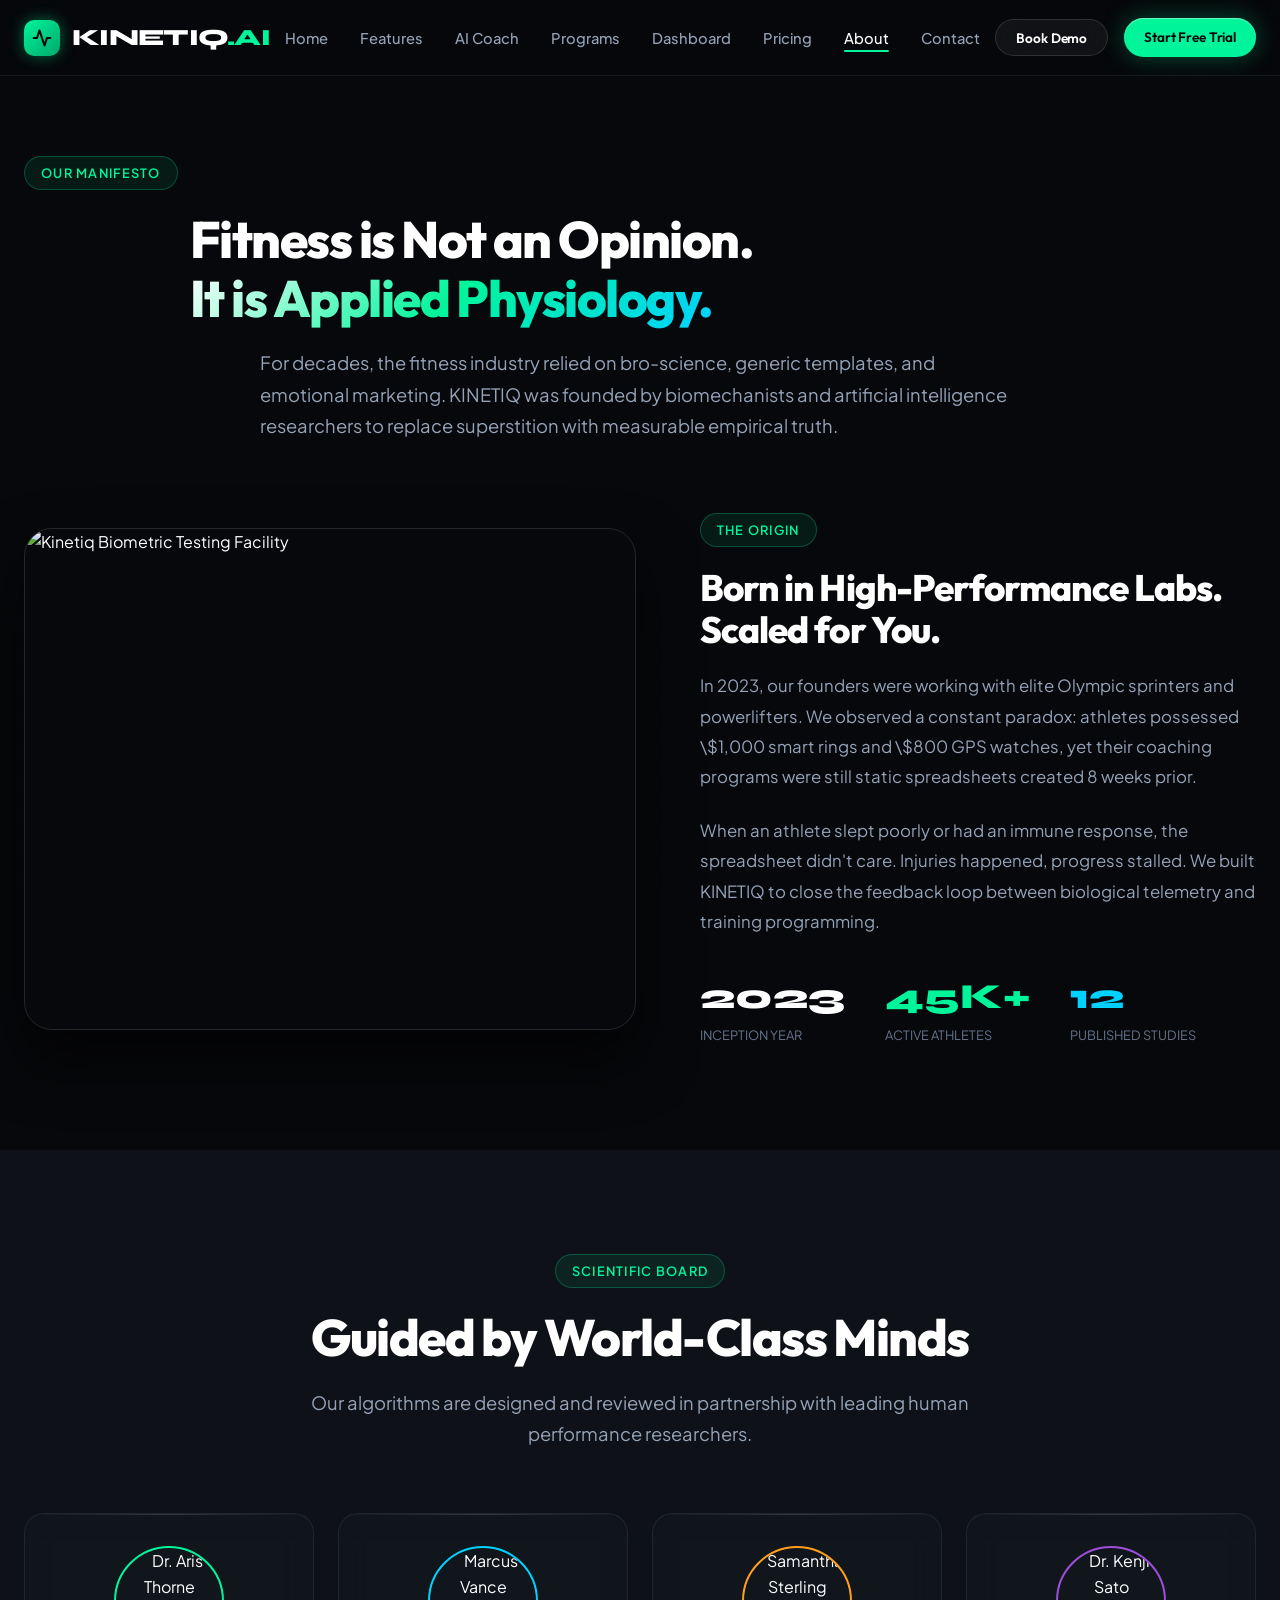
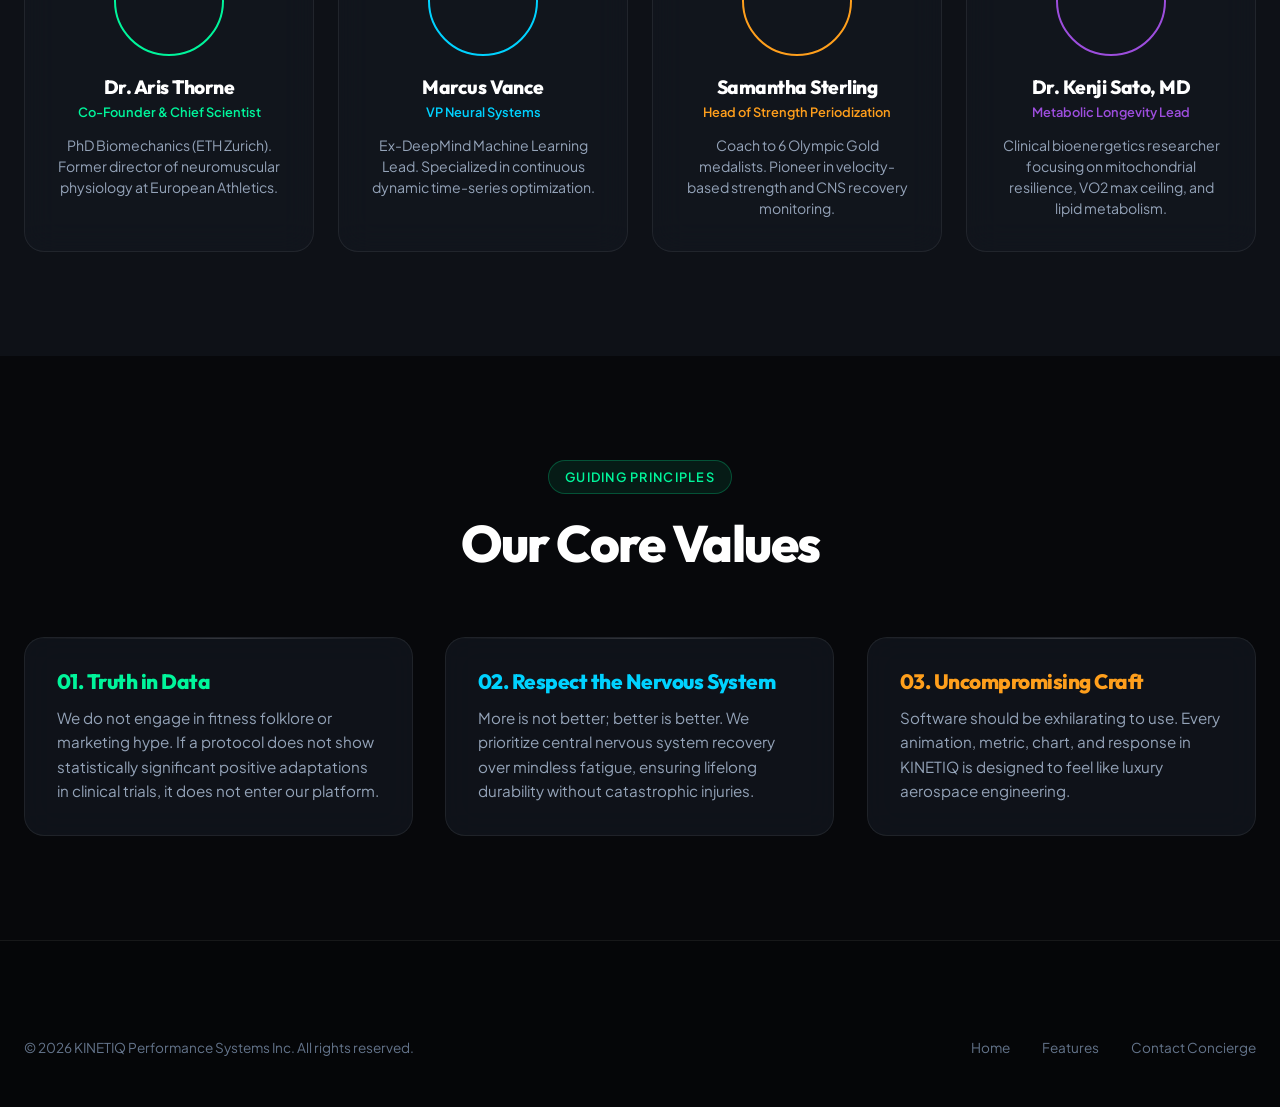
==== about.html @ f7a19a85 "Initial commit: FitNexus Fitness Website" ====
<!DOCTYPE html>
<html lang="en">
<head>
  <meta charset="UTF-8">
  <meta name="viewport" content="width=device-width, initial-scale=1.0">
  <title>About Us & Manifesto — KINETIQ AI Fitness Platform</title>
  <meta name="description" content="Discover why KINETIQ was founded: to end guesswork fitness and empower human longevity through autonomous biometric sports science.">
  <link rel="stylesheet" href="css/main.css">
  <link rel="stylesheet" href="css/components.css">
  <link rel="stylesheet" href="css/pages.css">
</head>
<body>

  <!-- Sticky Glass Navbar -->
  <header class="navbar">
    <div class="container-wide navbar-container">
      <a href="index.html" class="brand-logo">
        <div class="brand-icon">
          <svg viewBox="0 0 24 24" fill="none" stroke="currentColor" stroke-width="2.5" stroke-linecap="round" stroke-linejoin="round">
            <polyline points="22 12 18 12 15 21 9 3 6 12 2 12"></polyline>
          </svg>
        </div>
        <span>KINETIQ<span class="highlight">.AI</span></span>
      </a>

      <nav>
        <ul class="nav-menu">
          <li><a href="index.html" class="nav-link">Home</a></li>
          <li><a href="features.html" class="nav-link">Features</a></li>
          <li><a href="ai-coach.html" class="nav-link">AI Coach</a></li>
          <li><a href="programs.html" class="nav-link">Programs</a></li>
          <li><a href="dashboard.html" class="nav-link">Dashboard</a></li>
          <li><a href="pricing.html" class="nav-link">Pricing</a></li>
          <li><a href="about.html" class="nav-link active">About</a></li>
          <li><a href="contact.html" class="nav-link">Contact</a></li>
        </ul>
      </nav>

      <div class="nav-actions">
        <button class="btn btn-secondary btn-sm" data-open-modal="demo-modal">Book Demo</button>
        <a href="pricing.html" class="btn btn-primary btn-sm btn-magnetic">Start Free Trial</a>
        <button class="mobile-toggle" aria-label="Open Navigation Menu">
          <svg viewBox="0 0 24 24" fill="none" stroke="currentColor" stroke-width="2" stroke-linecap="round" stroke-linejoin="round">
            <line x1="3" y1="12" x2="21" y2="12"></line>
            <line x1="3" y1="6" x2="21" y2="6"></line>
            <line x1="3" y1="18" x2="21" y2="18"></line>
          </svg>
        </button>
      </div>
    </div>
  </header>

  <!-- Mobile Drawer -->
  <div class="mobile-drawer">
    <div class="mobile-drawer-header">
      <div class="brand-logo">
        <div class="brand-icon"><svg viewBox="0 0 24 24" fill="none" stroke="currentColor" stroke-width="2.5"><polyline points="22 12 18 12 15 21 9 3 6 12 2 12"></polyline></svg></div>
        <span>KINETIQ<span class="highlight">.AI</span></span>
      </div>
      <button class="mobile-drawer-close modal-close">&times;</button>
    </div>
    <div class="mobile-nav-links">
      <a href="index.html" class="mobile-nav-link">Home <span>&rarr;</span></a>
      <a href="features.html" class="mobile-nav-link">Features <span>&rarr;</span></a>
      <a href="ai-coach.html" class="mobile-nav-link">AI Coach <span>&rarr;</span></a>
      <a href="programs.html" class="mobile-nav-link">Programs <span>&rarr;</span></a>
      <a href="dashboard.html" class="mobile-nav-link">Dashboard <span>&rarr;</span></a>
      <a href="pricing.html" class="mobile-nav-link">Pricing <span>&rarr;</span></a>
      <a href="about.html" class="mobile-nav-link active">About <span>&rarr;</span></a>
      <a href="contact.html" class="mobile-nav-link">Contact <span>&rarr;</span></a>
    </div>
  </div>

  <!-- Editorial Hero -->
  <section class="section" style="padding-top: 5rem; padding-bottom: 3.5rem;">
    <div class="container text-center">
      <span class="section-tag">Our Manifesto</span>
      <h1 class="section-title" style="max-width: 900px; margin-left: auto; margin-right: auto;">
        Fitness is Not an Opinion.<br>
        <span class="gradient-text-accent">It is Applied Physiology.</span>
      </h1>
      <p class="section-subtitle" style="max-width: 760px; margin: 0 auto;">
        For decades, the fitness industry relied on bro-science, generic templates, and emotional marketing. KINETIQ was founded by biomechanists and artificial intelligence researchers to replace superstition with measurable empirical truth.
      </p>
    </div>
  </section>

  <!-- Editorial Story Image & Text -->
  <section class="section" style="padding-top: 1rem;">
    <div class="container">
      <div style="display: grid; grid-template-columns: 1.1fr 1fr; gap: 4rem; align-items: center;" class="reveal-on-scroll">
        <div style="border-radius: var(--radius-xl); overflow: hidden; border: 1px solid var(--border-medium); box-shadow: 0 30px 60px rgba(0,0,0,0.7);">
          <img src="https://images.unsplash.com/photo-1534438327276-14e5300c3a48?auto=format&fit=crop&w=1200&q=80" alt="Kinetiq Biometric Testing Facility" style="width: 100%; height: 500px; object-fit: cover;">
        </div>

        <div>
          <span class="section-tag">The Origin</span>
          <h2 style="font-size: 2.3rem; font-weight: 800; margin-bottom: 1.25rem;">Born in High-Performance Labs. Scaled for You.</h2>
          <p style="color: var(--text-secondary); line-height: 1.8; margin-bottom: 1.5rem;">
            In 2023, our founders were working with elite Olympic sprinters and powerlifters. We observed a constant paradox: athletes possessed \$1,000 smart rings and \$800 GPS watches, yet their coaching programs were still static spreadsheets created 8 weeks prior.
          </p>
          <p style="color: var(--text-secondary); line-height: 1.8; margin-bottom: 2rem;">
            When an athlete slept poorly or had an immune response, the spreadsheet didn't care. Injuries happened, progress stalled. We built KINETIQ to close the feedback loop between biological telemetry and training programming.
          </p>
          <div style="display: flex; gap: 2.5rem;">
            <div>
              <div style="font-size: 2.2rem; font-weight: 800; color: #fff; font-family: var(--font-display);">2023</div>
              <div style="font-size: 0.8rem; color: var(--text-muted); text-transform: uppercase;">Inception Year</div>
            </div>
            <div>
              <div style="font-size: 2.2rem; font-weight: 800; color: var(--accent-primary); font-family: var(--font-display);">45K+</div>
              <div style="font-size: 0.8rem; color: var(--text-muted); text-transform: uppercase;">Active Athletes</div>
            </div>
            <div>
              <div style="font-size: 2.2rem; font-weight: 800; color: var(--accent-secondary); font-family: var(--font-display);">12</div>
              <div style="font-size: 0.8rem; color: var(--text-muted); text-transform: uppercase;">Published Studies</div>
            </div>
          </div>
        </div>
      </div>
    </div>
  </section>

  <!-- Scientific Advisory Board & Leadership -->
  <section class="section" style="background: var(--bg-surface);">
    <div class="container">
      <div class="section-header reveal-on-scroll">
        <span class="section-tag">Scientific Board</span>
        <h2 class="section-title">Guided by World-Class Minds</h2>
        <p class="section-subtitle">Our algorithms are designed and reviewed in partnership with leading human performance researchers.</p>
      </div>

      <div class="grid-4">
        <!-- Advisor 1 -->
        <div class="card-glass reveal-on-scroll stagger-1" style="text-align: center;">
          <img src="https://images.unsplash.com/photo-1534528741775-53994a69daeb?auto=format&fit=crop&w=300&q=80" alt="Dr. Aris Thorne" style="width: 110px; height: 110px; border-radius: 50%; object-fit: cover; margin: 0 auto 1.25rem auto; border: 2px solid var(--accent-primary);">
          <h3 style="font-size: 1.2rem; font-weight: 800; margin-bottom: 0.25rem;">Dr. Aris Thorne</h3>
          <div style="font-size: 0.8rem; color: var(--accent-primary); font-weight: 600; margin-bottom: 0.75rem;">Co-Founder & Chief Scientist</div>
          <p style="font-size: 0.88rem; color: var(--text-secondary); line-height: 1.5;">PhD Biomechanics (ETH Zurich). Former director of neuromuscular physiology at European Athletics.</p>
        </div>

        <!-- Advisor 2 -->
        <div class="card-glass reveal-on-scroll stagger-2" style="text-align: center;">
          <img src="https://images.unsplash.com/photo-1507003211169-0a1dd7228f2d?auto=format&fit=crop&w=300&q=80" alt="Marcus Vance" style="width: 110px; height: 110px; border-radius: 50%; object-fit: cover; margin: 0 auto 1.25rem auto; border: 2px solid var(--accent-secondary);">
          <h3 style="font-size: 1.2rem; font-weight: 800; margin-bottom: 0.25rem;">Marcus Vance</h3>
          <div style="font-size: 0.8rem; color: var(--accent-secondary); font-weight: 600; margin-bottom: 0.75rem;">VP Neural Systems</div>
          <p style="font-size: 0.88rem; color: var(--text-secondary); line-height: 1.5;">Ex-DeepMind Machine Learning Lead. Specialized in continuous dynamic time-series optimization.</p>
        </div>

        <!-- Advisor 3 -->
        <div class="card-glass reveal-on-scroll stagger-3" style="text-align: center;">
          <img src="https://images.unsplash.com/photo-1573496359142-b8d87734a5a2?auto=format&fit=crop&w=300&q=80" alt="Samantha Sterling" style="width: 110px; height: 110px; border-radius: 50%; object-fit: cover; margin: 0 auto 1.25rem auto; border: 2px solid var(--accent-amber);">
          <h3 style="font-size: 1.2rem; font-weight: 800; margin-bottom: 0.25rem;">Samantha Sterling</h3>
          <div style="font-size: 0.8rem; color: var(--accent-amber); font-weight: 600; margin-bottom: 0.75rem;">Head of Strength Periodization</div>
          <p style="font-size: 0.88rem; color: var(--text-secondary); line-height: 1.5;">Coach to 6 Olympic Gold medalists. Pioneer in velocity-based strength and CNS recovery monitoring.</p>
        </div>

        <!-- Advisor 4 -->
        <div class="card-glass reveal-on-scroll stagger-4" style="text-align: center;">
          <img src="https://images.unsplash.com/photo-1500648767791-00dcc994a43e?auto=format&fit=crop&w=300&q=80" alt="Dr. Kenji Sato" style="width: 110px; height: 110px; border-radius: 50%; object-fit: cover; margin: 0 auto 1.25rem auto; border: 2px solid #9d4edd;">
          <h3 style="font-size: 1.2rem; font-weight: 800; margin-bottom: 0.25rem;">Dr. Kenji Sato, MD</h3>
          <div style="font-size: 0.8rem; color: #9d4edd; font-weight: 600; margin-bottom: 0.75rem;">Metabolic Longevity Lead</div>
          <p style="font-size: 0.88rem; color: var(--text-secondary); line-height: 1.5;">Clinical bioenergetics researcher focusing on mitochondrial resilience, VO2 max ceiling, and lipid metabolism.</p>
        </div>
      </div>
    </div>
  </section>

  <!-- Core Values -->
  <section class="section">
    <div class="container">
      <div class="section-header reveal-on-scroll">
        <span class="section-tag">Guiding Principles</span>
        <h2 class="section-title">Our Core Values</h2>
      </div>

      <div class="grid-3">
        <div class="card-glass reveal-on-scroll stagger-1">
          <h3 style="font-size: 1.3rem; font-weight: 800; color: var(--accent-primary); margin-bottom: 0.75rem;">01. Truth in Data</h3>
          <p style="color: var(--text-secondary); font-size: 0.95rem; line-height: 1.6;">
            We do not engage in fitness folklore or marketing hype. If a protocol does not show statistically significant positive adaptations in clinical trials, it does not enter our platform.
          </p>
        </div>

        <div class="card-glass reveal-on-scroll stagger-2">
          <h3 style="font-size: 1.3rem; font-weight: 800; color: var(--accent-secondary); margin-bottom: 0.75rem;">02. Respect the Nervous System</h3>
          <p style="color: var(--text-secondary); font-size: 0.95rem; line-height: 1.6;">
            More is not better; better is better. We prioritize central nervous system recovery over mindless fatigue, ensuring lifelong durability without catastrophic injuries.
          </p>
        </div>

        <div class="card-glass reveal-on-scroll stagger-3">
          <h3 style="font-size: 1.3rem; font-weight: 800; color: var(--accent-amber); margin-bottom: 0.75rem;">03. Uncompromising Craft</h3>
          <p style="color: var(--text-secondary); font-size: 0.95rem; line-height: 1.6;">
            Software should be exhilarating to use. Every animation, metric, chart, and response in KINETIQ is designed to feel like luxury aerospace engineering.
          </p>
        </div>
      </div>
    </div>
  </section>

  <!-- Footer -->
  <footer class="footer">
    <div class="container">
      <div class="footer-bottom" style="border-top: none; padding-top: 0;">
        <div>&copy; 2026 KINETIQ Performance Systems Inc. All rights reserved.</div>
        <div style="display: flex; gap: 2rem;">
          <a href="index.html">Home</a>
          <a href="features.html">Features</a>
          <a href="contact.html">Contact Concierge</a>
        </div>
      </div>
    </div>
  </footer>

  <script src="js/main.js"></script>
  <script src="js/interactive.js"></script>
</body>
</html>
---- css/main.css ----
/* ==========================================================================
   KINETIQ AI - Design System & Core Styles
   Ultra-Luxury Dark-First Fitness SaaS Platform
   ========================================================================== */

@import url('https://fonts.googleapis.com/css2?family=Outfit:wght@400;500;600;700;800;900&family=Plus+Jakarta+Sans:ital,wght@0,300;0,400;0,500;0,600;0,700;1,400&family=Syne:wght@700;800;900&display=swap');

/* --- CSS Variables & Design Tokens --- */
:root {
  /* Color Palette - Deep Luxe Void */
  --bg-base: #07080b;
  --bg-surface: #0e1117;
  --bg-elevated: #131720;
  --bg-card: rgba(19, 23, 32, 0.7);
  --bg-card-hover: rgba(26, 32, 45, 0.85);
  --bg-glass: rgba(14, 17, 23, 0.65);
  --bg-glass-strong: rgba(14, 17, 23, 0.88);

  /* Accents */
  --accent-primary: #00f59b;        /* Kinetic Volt / Neon Emerald */
  --accent-primary-hover: #10ffaa;
  --accent-primary-rgb: 0, 245, 155;
  --accent-secondary: #00d2ff;      /* Biometric Cyan */
  --accent-secondary-rgb: 0, 210, 255;
  --accent-amber: #ff9f1c;          /* Metabolic Amber */
  --accent-rose: #ff3366;           /* Heart Rate Crimson */
  --accent-purple: #9d4edd;         /* Neural Violet */

  /* Text & Content */
  --text-primary: #ffffff;
  --text-secondary: #94a3b8;
  --text-muted: #64748b;
  --text-dim: #475569;
  --text-inverted: #07080b;

  /* Borders & Dividers */
  --border-subtle: rgba(255, 255, 255, 0.07);
  --border-medium: rgba(255, 255, 255, 0.12);
  --border-strong: rgba(255, 255, 255, 0.2);
  --border-accent: rgba(0, 245, 155, 0.35);
  --border-glass: rgba(255, 255, 255, 0.08);

  /* Glows & Lighting */
  --glow-primary: 0 0 40px rgba(0, 245, 155, 0.22);
  --glow-primary-lg: 0 0 80px rgba(0, 245, 155, 0.35);
  --glow-secondary: 0 0 40px rgba(0, 210, 255, 0.2);
  --glow-ambient: radial-gradient(circle, rgba(0, 245, 155, 0.08) 0%, transparent 70%);

  /* Typography */
  --font-display: 'Syne', 'Outfit', sans-serif;
  --font-heading: 'Outfit', sans-serif;
  --font-body: 'Plus Jakarta Sans', -apple-system, BlinkMacSystemFont, sans-serif;

  /* Transitions */
  --ease-spring: cubic-bezier(0.16, 1, 0.3, 1);
  --ease-smooth: cubic-bezier(0.4, 0, 0.2, 1);
  --transition-fast: 0.18s var(--ease-smooth);
  --transition-normal: 0.32s var(--ease-spring);
  --transition-slow: 0.6s var(--ease-spring);

  /* Layout */
  --container-max: 1280px;
  --container-wide: 1400px;
  --nav-height: 76px;
  --radius-sm: 8px;
  --radius-md: 14px;
  --radius-lg: 20px;
  --radius-xl: 28px;
  --radius-full: 9999px;
}

/* --- Global Reset & Box Sizing --- */
*, *::before, *::after {
  box-sizing: border-box;
  margin: 0;
  padding: 0;
}

html {
  scroll-behavior: smooth;
  color-scheme: dark;
  font-size: 16px;
  -webkit-font-smoothing: antialiased;
  -moz-osx-font-smoothing: grayscale;
}

body {
  background-color: var(--bg-base);
  color: var(--text-primary);
  font-family: var(--font-body);
  font-weight: 400;
  line-height: 1.6;
  min-height: 100vh;
  overflow-x: hidden;
  position: relative;
}

/* Subtle Film Grain Texture Overlay */
body::before {
  content: "";
  position: fixed;
  inset: 0;
  background-image: radial-gradient(rgba(255, 255, 255, 0.03) 1px, transparent 1px);
  background-size: 32px 32px;
  pointer-events: none;
  z-index: 999;
  opacity: 0.6;
}

/* Custom Scrollbar */
::-webkit-scrollbar {
  width: 8px;
}
::-webkit-scrollbar-track {
  background: var(--bg-base);
}
::-webkit-scrollbar-thumb {
  background: rgba(255, 255, 255, 0.15);
  border-radius: var(--radius-full);
}
::-webkit-scrollbar-thumb:hover {
  background: var(--accent-primary);
}

/* Typography Standards */
h1, h2, h3, h4, h5, h6 {
  font-family: var(--font-heading);
  color: var(--text-primary);
  font-weight: 700;
  line-height: 1.15;
  letter-spacing: -0.025em;
}

.font-display {
  font-family: var(--font-display);
}

p {
  color: var(--text-secondary);
  font-size: 1.05rem;
  line-height: 1.65;
}

a {
  color: inherit;
  text-decoration: none;
  transition: color var(--transition-fast);
}

img, svg {
  display: block;
  max-width: 100%;
}

button, input, select, textarea {
  font-family: inherit;
  font-size: inherit;
  outline: none;
  border: none;
}

/* --- Container & Layout Helpers --- */
.container {
  width: 100%;
  max-width: var(--container-max);
  margin-left: auto;
  margin-right: auto;
  padding-left: 1.5rem;
  padding-right: 1.5rem;
}

.container-wide {
  width: 100%;
  max-width: var(--container-wide);
  margin-left: auto;
  margin-right: auto;
  padding-left: 1.5rem;
  padding-right: 1.5rem;
}

.section {
  position: relative;
  padding: 6.5rem 0;
}

.section-lg {
  padding: 8.5rem 0;
}

@media (max-width: 768px) {
  .section {
    padding: 4.5rem 0;
  }
  .section-lg {
    padding: 5.5rem 0;
  }
}

/* Section Header Standards */
.section-header {
  text-align: center;
  max-width: 720px;
  margin: 0 auto 4rem auto;
}

.section-header.text-left {
  text-align: left;
  margin-left: 0;
}

.section-tag {
  display: inline-flex;
  align-items: center;
  gap: 0.5rem;
  padding: 0.35rem 1rem;
  background: rgba(0, 245, 155, 0.08);
  border: 1px solid rgba(0, 245, 155, 0.25);
  border-radius: var(--radius-full);
  color: var(--accent-primary);
  font-size: 0.8rem;
  font-weight: 600;
  text-transform: uppercase;
  letter-spacing: 0.1em;
  margin-bottom: 1.25rem;
  backdrop-filter: blur(8px);
}

.section-title {
  font-size: clamp(2.2rem, 4vw, 3.5rem);
  font-weight: 800;
  letter-spacing: -0.03em;
  margin-bottom: 1.25rem;
}

.section-subtitle {
  font-size: 1.15rem;
  color: var(--text-secondary);
  line-height: 1.7;
}

/* --- Gradient & Highlight Typography --- */
.gradient-text {
  background: linear-gradient(135deg, #ffffff 30%, #94a3b8 100%);
  -webkit-background-clip: text;
  -webkit-text-fill-color: transparent;
  background-clip: text;
}

.gradient-text-accent {
  background: linear-gradient(135deg, #ffffff 0%, var(--accent-primary) 50%, var(--accent-secondary) 100%);
  -webkit-background-clip: text;
  -webkit-text-fill-color: transparent;
  background-clip: text;
}

.text-accent {
  color: var(--accent-primary);
}

.text-cyan {
  color: var(--accent-secondary);
}

.text-amber {
  color: var(--accent-amber);
}

/* Background Ambient Glow Utilities */
.ambient-glow {
  position: absolute;
  border-radius: 50%;
  filter: blur(120px);
  pointer-events: none;
  z-index: 0;
}

.glow-emerald {
  background: rgba(0, 245, 155, 0.14);
}

.glow-cyan {
  background: rgba(0, 210, 255, 0.12);
}

.glow-purple {
  background: rgba(157, 78, 221, 0.1);
}

/* --- Grid Systems --- */
.grid-2 {
  display: grid;
  grid-template-columns: repeat(2, 1fr);
  gap: 2rem;
}

.grid-3 {
  display: grid;
  grid-template-columns: repeat(3, 1fr);
  gap: 2rem;
}

.grid-4 {
  display: grid;
  grid-template-columns: repeat(4, 1fr);
  gap: 1.5rem;
}

@media (max-width: 1024px) {
  .grid-4 {
    grid-template-columns: repeat(2, 1fr);
  }
  .grid-3 {
    grid-template-columns: repeat(2, 1fr);
  }
}

@media (max-width: 768px) {
  .grid-4, .grid-3, .grid-2 {
    grid-template-columns: 1fr;
    gap: 1.5rem;
  }
}

/* --- High-Converting Button System --- */
.btn {
  display: inline-flex;
  align-items: center;
  justify-content: center;
  gap: 0.65rem;
  padding: 0.9rem 1.85rem;
  font-family: var(--font-heading);
  font-weight: 600;
  font-size: 0.95rem;
  letter-spacing: -0.01em;
  border-radius: var(--radius-full);
  cursor: pointer;
  transition: all var(--transition-normal);
  position: relative;
  white-space: nowrap;
  user-select: none;
}

.btn-sm {
  padding: 0.55rem 1.25rem;
  font-size: 0.85rem;
}

.btn-lg {
  padding: 1.1rem 2.4rem;
  font-size: 1.05rem;
}

/* Kinetic Primary Glow Button */
.btn-primary {
  background: var(--accent-primary);
  color: var(--text-inverted);
  box-shadow: 0 0 25px rgba(0, 245, 155, 0.3), inset 0 1px 1px rgba(255, 255, 255, 0.4);
}

.btn-primary:hover {
  background: var(--accent-primary-hover);
  box-shadow: 0 0 40px rgba(0, 245, 155, 0.5), inset 0 1px 1px rgba(255, 255, 255, 0.6);
  transform: translateY(-2px);
}

.btn-primary:active {
  transform: translateY(0);
}

/* Secondary Ghost Glass Button */
.btn-secondary {
  background: rgba(255, 255, 255, 0.05);
  color: var(--text-primary);
  border: 1px solid var(--border-medium);
  backdrop-filter: blur(12px);
}

.btn-secondary:hover {
  background: rgba(255, 255, 255, 0.1);
  border-color: rgba(255, 255, 255, 0.3);
  transform: translateY(-2px);
  color: #fff;
}

.btn-secondary:active {
  transform: translateY(0);
}

/* Ghost Outline Button */
.btn-outline {
  background: transparent;
  color: var(--text-primary);
  border: 1px solid var(--border-subtle);
}

.btn-outline:hover {
  border-color: var(--accent-primary);
  color: var(--accent-primary);
}

/* Shimmer Pill Badge */
.badge-pill {
  display: inline-flex;
  align-items: center;
  gap: 0.5rem;
  padding: 0.35rem 0.85rem;
  font-size: 0.75rem;
  font-weight: 600;
  border-radius: var(--radius-full);
  background: rgba(255, 255, 255, 0.06);
  border: 1px solid var(--border-subtle);
  color: var(--text-secondary);
}

.badge-pill.active {
  background: rgba(0, 245, 155, 0.12);
  border-color: rgba(0, 245, 155, 0.35);
  color: var(--accent-primary);
}

/* Pulsing Status Dot */
.status-dot {
  width: 8px;
  height: 8px;
  border-radius: 50%;
  background: var(--accent-primary);
  position: relative;
}

.status-dot::after {
  content: "";
  position: absolute;
  inset: -3px;
  border-radius: 50%;
  border: 1px solid var(--accent-primary);
  animation: pulse-ring 2s cubic-bezier(0.215, 0.61, 0.355, 1) infinite;
}

@keyframes pulse-ring {
  0% { transform: scale(0.9); opacity: 0.8; }
  70% { transform: scale(2.2); opacity: 0; }
  100% { transform: scale(2.4); opacity: 0; }
}

/* --- Announcement Bar --- */
.announcement-bar {
  background: linear-gradient(90deg, #07080b 0%, rgba(0, 245, 155, 0.12) 50%, #07080b 100%);
  border-bottom: 1px solid rgba(0, 245, 155, 0.2);
  padding: 0.55rem 1rem;
  font-size: 0.85rem;
  text-align: center;
  position: relative;
  z-index: 100;
  display: flex;
  align-items: center;
  justify-content: center;
  gap: 0.75rem;
}

.announcement-bar strong {
  color: var(--text-primary);
}

.announcement-bar .badge {
  background: var(--accent-primary);
  color: #07080b;
  font-size: 0.7rem;
  font-weight: 700;
  padding: 0.15rem 0.5rem;
  border-radius: var(--radius-full);
  text-transform: uppercase;
  letter-spacing: 0.05em;
}

.announcement-bar a {
  color: var(--accent-primary);
  font-weight: 600;
  display: inline-flex;
  align-items: center;
  gap: 0.25rem;
}

.announcement-bar a:hover {
  text-decoration: underline;
}

/* --- Sticky Transparent Navigation --- */
.navbar {
  position: sticky;
  top: 0;
  left: 0;
  right: 0;
  height: var(--nav-height);
  background: rgba(7, 8, 11, 0.7);
  backdrop-filter: blur(20px);
  -webkit-backdrop-filter: blur(20px);
  border-bottom: 1px solid var(--border-subtle);
  z-index: 900;
  transition: all var(--transition-normal);
}

.navbar.scrolled {
  background: rgba(7, 8, 11, 0.92);
  border-bottom-color: rgba(255, 255, 255, 0.1);
  box-shadow: 0 10px 30px rgba(0, 0, 0, 0.5);
  height: 68px;
}

.navbar-container {
  display: flex;
  align-items: center;
  justify-content: space-between;
  height: 100%;
}

/* Brand Logo */
.brand-logo {
  display: flex;
  align-items: center;
  gap: 0.75rem;
  font-family: var(--font-display);
  font-size: 1.45rem;
  font-weight: 900;
  letter-spacing: -0.03em;
  color: #fff;
}

.brand-icon {
  width: 36px;
  height: 36px;
  border-radius: 10px;
  background: linear-gradient(135deg, var(--accent-primary) 0%, #00a86b 100%);
  display: flex;
  align-items: center;
  justify-content: center;
  box-shadow: 0 0 15px rgba(0, 245, 155, 0.4);
}

.brand-icon svg {
  width: 20px;
  height: 20px;
  color: #07080b;
}

.brand-logo span.highlight {
  color: var(--accent-primary);
}

/* Nav Links */
.nav-menu {
  display: flex;
  align-items: center;
  gap: 2rem;
  list-style: none;
}

.nav-link {
  font-size: 0.92rem;
  font-weight: 500;
  color: var(--text-secondary);
  position: relative;
  padding: 0.35rem 0;
  transition: color var(--transition-fast);
}

.nav-link:hover, .nav-link.active {
  color: #fff;
}

.nav-link::after {
  content: "";
  position: absolute;
  bottom: 0;
  left: 0;
  width: 0%;
  height: 2px;
  background: var(--accent-primary);
  border-radius: var(--radius-full);
  transition: width var(--transition-normal);
}

.nav-link:hover::after, .nav-link.active::after {
  width: 100%;
}

.nav-actions {
  display: flex;
  align-items: center;
  gap: 1rem;
}

/* Mobile Hamburger Toggle */
.mobile-toggle {
  display: none;
  background: transparent;
  color: #fff;
  cursor: pointer;
  padding: 0.5rem;
  border-radius: var(--radius-sm);
}

.mobile-toggle svg {
  width: 26px;
  height: 26px;
}

/* Mobile Drawer Overlay */
.mobile-drawer {
  position: fixed;
  inset: 0;
  background: rgba(7, 8, 11, 0.98);
  backdrop-filter: blur(24px);
  z-index: 950;
  display: flex;
  flex-direction: column;
  padding: 2rem 1.5rem;
  transform: translateY(-100%);
  opacity: 0;
  pointer-events: none;
  transition: all var(--transition-normal);
}

.mobile-drawer.open {
  transform: translateY(0);
  opacity: 1;
  pointer-events: auto;
}

.mobile-drawer-header {
  display: flex;
  align-items: center;
  justify-content: space-between;
  margin-bottom: 2.5rem;
}

.mobile-nav-links {
  display: flex;
  flex-direction: column;
  gap: 1.5rem;
  margin-bottom: 3rem;
}

.mobile-nav-link {
  font-size: 1.35rem;
  font-weight: 700;
  color: var(--text-secondary);
  display: flex;
  align-items: center;
  justify-content: space-between;
}

.mobile-nav-link.active, .mobile-nav-link:hover {
  color: var(--accent-primary);
}

.mobile-actions {
  display: flex;
  flex-direction: column;
  gap: 1rem;
  margin-top: auto;
}

@media (max-width: 992px) {
  .nav-menu {
    display: none;
  }
  .mobile-toggle {
    display: block;
  }
}

/* --- Marquee Banner --- */
.marquee-container {
  overflow: hidden;
  position: relative;
  padding: 1.25rem 0;
  background: rgba(14, 17, 23, 0.4);
  border-top: 1px solid var(--border-subtle);
  border-bottom: 1px solid var(--border-subtle);
}

.marquee-content {
  display: flex;
  gap: 3rem;
  animation: marquee-scroll 35s linear infinite;
  width: max-content;
}

.marquee-item {
  display: flex;
  align-items: center;
  gap: 0.75rem;
  font-size: 0.9rem;
  font-weight: 600;
  text-transform: uppercase;
  letter-spacing: 0.1em;
  color: var(--text-muted);
}

.marquee-item span.dot {
  width: 6px;
  height: 6px;
  border-radius: 50%;
  background: var(--accent-primary);
}

@keyframes marquee-scroll {
  0% { transform: translateX(0); }
  100% { transform: translateX(-50%); }
}

/* --- Advanced Text Animations & Reveal Classes --- */
.reveal-on-scroll {
  opacity: 0;
  transform: translateY(28px);
  transition: opacity 0.8s var(--ease-spring), transform 0.8s var(--ease-spring);
  will-change: opacity, transform;
}

.reveal-on-scroll.is-visible {
  opacity: 1;
  transform: translateY(0);
}

.stagger-1 { transition-delay: 0.1s; }
.stagger-2 { transition-delay: 0.2s; }
.stagger-3 { transition-delay: 0.3s; }
.stagger-4 { transition-delay: 0.4s; }
.stagger-5 { transition-delay: 0.5s; }

/* Word by word staggered reveal */
.word-reveal span {
  display: inline-block;
  opacity: 0;
  transform: translateY(20px);
  animation: word-fade-in 0.6s var(--ease-spring) forwards;
}

@keyframes word-fade-in {
  to {
    opacity: 1;
    transform: translateY(0);
  }
}

/* Dynamic Morphing Word Badge */
.morphing-keyword {
  color: var(--accent-primary);
  display: inline-block;
  position: relative;
  transition: opacity 0.3s ease, transform 0.3s ease;
}

/* --- Footer Luxury Design --- */
.footer {
  background: #050608;
  border-top: 1px solid var(--border-subtle);
  padding: 6rem 0 3rem 0;
  position: relative;
}

.footer-top {
  display: grid;
  grid-template-columns: 1.5fr 1fr 1fr 1fr 1.2fr;
  gap: 3rem;
  margin-bottom: 5rem;
}

.footer-brand p {
  margin-top: 1.25rem;
  font-size: 0.95rem;
  color: var(--text-secondary);
  max-width: 320px;
}

.footer-col h5 {
  font-size: 0.9rem;
  font-weight: 700;
  text-transform: uppercase;
  letter-spacing: 0.08em;
  color: var(--text-primary);
  margin-bottom: 1.5rem;
}

.footer-links {
  list-style: none;
  display: flex;
  flex-direction: column;
  gap: 0.85rem;
}

.footer-links a {
  font-size: 0.9rem;
  color: var(--text-secondary);
  transition: color var(--transition-fast);
}

.footer-links a:hover {
  color: var(--accent-primary);
}

.footer-newsletter p {
  font-size: 0.9rem;
  color: var(--text-secondary);
  margin-bottom: 1rem;
}

.newsletter-form {
  display: flex;
  gap: 0.5rem;
  position: relative;
}

.newsletter-input {
  flex: 1;
  background: rgba(255, 255, 255, 0.04);
  border: 1px solid var(--border-subtle);
  border-radius: var(--radius-full);
  padding: 0.75rem 1.2rem;
  color: #fff;
  font-size: 0.9rem;
  transition: border-color var(--transition-fast);
}

.newsletter-input:focus {
  border-color: var(--accent-primary);
}

.footer-bottom {
  display: flex;
  align-items: center;
  justify-content: space-between;
  padding-top: 2.5rem;
  border-top: 1px solid var(--border-subtle);
  font-size: 0.85rem;
  color: var(--text-muted);
}

.footer-system-status {
  display: flex;
  align-items: center;
  gap: 0.5rem;
  padding: 0.35rem 0.85rem;
  background: rgba(0, 245, 155, 0.05);
  border: 1px solid rgba(0, 245, 155, 0.2);
  border-radius: var(--radius-full);
  color: var(--accent-primary);
  font-size: 0.8rem;
  font-weight: 600;
}

@media (max-width: 1024px) {
  .footer-top {
    grid-template-columns: repeat(2, 1fr);
  }
}

@media (max-width: 640px) {
  .footer-top {
    grid-template-columns: 1fr;
  }
  .footer-bottom {
    flex-direction: column;
    gap: 1.25rem;
    text-align: center;
  }
}
---- css/components.css ----
/* ==========================================================================
   KINETIQ AI - Component System
   Re-usable high-end UI components, widgets, modals, and micro-interactions
   ========================================================================== */

/* --- Elevated Glass Cards --- */
.card-glass {
  background: var(--bg-card);
  border: 1px solid var(--border-subtle);
  border-radius: var(--radius-lg);
  padding: 2rem;
  backdrop-filter: blur(16px);
  -webkit-backdrop-filter: blur(16px);
  position: relative;
  overflow: hidden;
  transition: all var(--transition-normal);
}

.card-glass::before {
  content: "";
  position: absolute;
  top: 0;
  left: 0;
  right: 0;
  height: 1px;
  background: linear-gradient(90deg, transparent, rgba(255, 255, 255, 0.15), transparent);
}

.card-glass:hover {
  transform: translateY(-4px);
  border-color: var(--border-medium);
  box-shadow: 0 20px 40px rgba(0, 0, 0, 0.4);
}

/* Feature Spotlight Card */
.feature-card {
  display: flex;
  flex-direction: column;
  height: 100%;
}

.feature-icon-wrapper {
  width: 52px;
  height: 52px;
  border-radius: var(--radius-md);
  background: rgba(0, 245, 155, 0.08);
  border: 1px solid rgba(0, 245, 155, 0.2);
  display: flex;
  align-items: center;
  justify-content: center;
  margin-bottom: 1.5rem;
  color: var(--accent-primary);
  transition: all var(--transition-normal);
}

.feature-card:hover .feature-icon-wrapper {
  background: var(--accent-primary);
  color: #07080b;
  transform: scale(1.08) rotate(3deg);
  box-shadow: 0 0 20px rgba(0, 245, 155, 0.4);
}

.feature-title {
  font-size: 1.35rem;
  font-weight: 700;
  margin-bottom: 0.75rem;
}

.feature-desc {
  font-size: 0.95rem;
  color: var(--text-secondary);
  line-height: 1.65;
  margin-bottom: 1.5rem;
}

.feature-link {
  margin-top: auto;
  display: inline-flex;
  align-items: center;
  gap: 0.5rem;
  color: var(--accent-primary);
  font-size: 0.9rem;
  font-weight: 600;
  transition: gap var(--transition-fast);
}

.feature-link:hover {
  gap: 0.75rem;
}

/* --- Interactive Dual-Handle Before/After Transformation Slider --- */
.transformation-container {
  max-width: 900px;
  margin: 0 auto;
  position: relative;
  border-radius: var(--radius-xl);
  overflow: hidden;
  border: 1px solid var(--border-medium);
  box-shadow: 0 25px 60px rgba(0, 0, 0, 0.6);
  user-select: none;
}

.comparison-slider {
  position: relative;
  width: 100%;
  height: 520px;
  overflow: hidden;
}

.comparison-img {
  position: absolute;
  top: 0;
  left: 0;
  width: 100%;
  height: 100%;
  object-fit: cover;
  pointer-events: none;
}

.comparison-overlay {
  position: absolute;
  top: 0;
  left: 0;
  width: 50%;
  height: 100%;
  overflow: hidden;
  border-right: 2px solid var(--accent-primary);
  box-shadow: 2px 0 20px rgba(0, 245, 155, 0.5);
  will-change: width;
}

.comparison-overlay img {
  position: absolute;
  top: 0;
  left: 0;
  width: 900px;
  max-width: none;
  height: 100%;
  object-fit: cover;
}

.slider-handle {
  position: absolute;
  top: 50%;
  left: 50%;
  transform: translate(-50%, -50%);
  width: 48px;
  height: 48px;
  border-radius: 50%;
  background: #fff;
  border: 3px solid var(--accent-primary);
  box-shadow: 0 0 25px rgba(0, 245, 155, 0.6);
  display: flex;
  align-items: center;
  justify-content: center;
  cursor: ew-resize;
  z-index: 10;
  pointer-events: auto;
}

.slider-handle svg {
  width: 20px;
  height: 20px;
  color: #07080b;
}

.slider-badge {
  position: absolute;
  bottom: 24px;
  padding: 0.5rem 1.25rem;
  background: rgba(7, 8, 11, 0.85);
  border: 1px solid var(--border-subtle);
  border-radius: var(--radius-full);
  font-size: 0.85rem;
  font-weight: 700;
  text-transform: uppercase;
  letter-spacing: 0.08em;
  backdrop-filter: blur(10px);
  z-index: 5;
}

.slider-badge.before {
  left: 24px;
  color: var(--text-secondary);
}

.slider-badge.after {
  right: 24px;
  color: var(--accent-primary);
  border-color: rgba(0, 245, 155, 0.4);
}

/* Transformation Metrics Strip */
.transformation-stats {
  display: grid;
  grid-template-columns: repeat(4, 1fr);
  gap: 1rem;
  background: var(--bg-surface);
  padding: 1.5rem 2rem;
  border-top: 1px solid var(--border-subtle);
}

.trans-stat-item {
  text-align: center;
}

.trans-stat-val {
  font-size: 1.6rem;
  font-weight: 800;
  font-family: var(--font-heading);
  color: var(--text-primary);
  display: flex;
  align-items: center;
  justify-content: center;
  gap: 0.35rem;
}

.trans-stat-val span.unit {
  font-size: 0.9rem;
  color: var(--accent-primary);
}

.trans-stat-lbl {
  font-size: 0.8rem;
  color: var(--text-muted);
  text-transform: uppercase;
  letter-spacing: 0.05em;
  margin-top: 0.25rem;
}

@media (max-width: 768px) {
  .comparison-slider {
    height: 380px;
  }
  .transformation-stats {
    grid-template-columns: repeat(2, 1fr);
    gap: 1.5rem;
  }
}

/* --- Stat Counter Widget --- */
.stat-counter-card {
  padding: 2.25rem;
  text-align: center;
  border-radius: var(--radius-lg);
  background: var(--bg-card);
  border: 1px solid var(--border-subtle);
  position: relative;
  overflow: hidden;
}

.stat-counter-card::after {
  content: "";
  position: absolute;
  bottom: 0;
  left: 10%;
  right: 10%;
  height: 2px;
  background: linear-gradient(90deg, transparent, var(--accent-primary), transparent);
  opacity: 0.5;
}

.stat-counter-number {
  font-size: clamp(2.5rem, 4.5vw, 3.8rem);
  font-weight: 900;
  font-family: var(--font-display);
  letter-spacing: -0.04em;
  color: #fff;
  line-height: 1;
  margin-bottom: 0.65rem;
}

.stat-counter-label {
  font-size: 0.95rem;
  font-weight: 600;
  color: var(--text-secondary);
}

/* --- Floating Live Biometric Pill Widgets (Hero / Section Decor) --- */
.floating-widget {
  position: absolute;
  padding: 0.85rem 1.25rem;
  border-radius: var(--radius-md);
  background: rgba(14, 17, 23, 0.85);
  border: 1px solid var(--border-medium);
  backdrop-filter: blur(20px);
  box-shadow: 0 20px 40px rgba(0, 0, 0, 0.5);
  z-index: 10;
  display: flex;
  align-items: center;
  gap: 1rem;
  animation: float 6s ease-in-out infinite;
}

.floating-widget.alt {
  animation-delay: -3s;
}

@keyframes float {
  0%, 100% { transform: translateY(0px); }
  50% { transform: translateY(-12px); }
}

.fw-icon {
  width: 42px;
  height: 42px;
  border-radius: 10px;
  display: flex;
  align-items: center;
  justify-content: center;
}

.fw-icon.hrv {
  background: rgba(0, 245, 155, 0.15);
  color: var(--accent-primary);
}

.fw-icon.recovery {
  background: rgba(0, 210, 255, 0.15);
  color: var(--accent-secondary);
}

.fw-icon.calories {
  background: rgba(255, 159, 28, 0.15);
  color: var(--accent-amber);
}

.fw-content {
  display: flex;
  flex-direction: column;
}

.fw-title {
  font-size: 0.75rem;
  text-transform: uppercase;
  letter-spacing: 0.08em;
  color: var(--text-muted);
}

.fw-val {
  font-size: 1.15rem;
  font-weight: 800;
  color: #fff;
}

.fw-tag {
  font-size: 0.7rem;
  font-weight: 600;
  color: var(--accent-primary);
}

/* --- Interactive Accordion (FAQ) --- */
.accordion-item {
  background: var(--bg-card);
  border: 1px solid var(--border-subtle);
  border-radius: var(--radius-md);
  margin-bottom: 1rem;
  overflow: hidden;
  transition: border-color var(--transition-fast);
}

.accordion-item.active {
  border-color: rgba(0, 245, 155, 0.35);
  background: rgba(19, 23, 32, 0.9);
}

.accordion-header {
  padding: 1.35rem 1.75rem;
  cursor: pointer;
  display: flex;
  align-items: center;
  justify-content: space-between;
  gap: 1rem;
}

.accordion-title {
  font-size: 1.1rem;
  font-weight: 600;
  color: #fff;
}

.accordion-icon {
  width: 28px;
  height: 28px;
  border-radius: 50%;
  background: rgba(255, 255, 255, 0.06);
  display: flex;
  align-items: center;
  justify-content: center;
  color: var(--text-secondary);
  transition: transform var(--transition-normal), background var(--transition-fast), color var(--transition-fast);
}

.accordion-item.active .accordion-icon {
  transform: rotate(180deg);
  background: var(--accent-primary);
  color: #07080b;
}

.accordion-content {
  max-height: 0;
  overflow: hidden;
  transition: max-height 0.4s var(--ease-spring);
  padding: 0 1.75rem;
}

.accordion-item.active .accordion-content {
  padding-bottom: 1.5rem;
}

.accordion-body {
  color: var(--text-secondary);
  font-size: 0.98rem;
  line-height: 1.7;
}

/* --- Pricing Switcher & Pricing Cards --- */
.pricing-toggle-wrapper {
  display: flex;
  align-items: center;
  justify-content: center;
  gap: 1rem;
  margin-bottom: 3.5rem;
}

.pricing-toggle-btn {
  background: rgba(255, 255, 255, 0.05);
  border: 1px solid var(--border-medium);
  padding: 0.4rem;
  border-radius: var(--radius-full);
  display: inline-flex;
  cursor: pointer;
  position: relative;
}

.toggle-option {
  padding: 0.5rem 1.4rem;
  border-radius: var(--radius-full);
  font-size: 0.9rem;
  font-weight: 600;
  color: var(--text-secondary);
  transition: all var(--transition-fast);
}

.toggle-option.active {
  background: var(--accent-primary);
  color: #07080b;
  box-shadow: 0 0 15px rgba(0, 245, 155, 0.3);
}

.discount-badge {
  background: rgba(0, 245, 155, 0.15);
  color: var(--accent-primary);
  border: 1px solid rgba(0, 245, 155, 0.3);
  font-size: 0.75rem;
  font-weight: 700;
  padding: 0.2rem 0.65rem;
  border-radius: var(--radius-full);
  letter-spacing: 0.04em;
}

.pricing-card {
  background: var(--bg-card);
  border: 1px solid var(--border-subtle);
  border-radius: var(--radius-xl);
  padding: 2.75rem 2.25rem;
  display: flex;
  flex-direction: column;
  position: relative;
  backdrop-filter: blur(16px);
  transition: all var(--transition-normal);
}

.pricing-card:hover {
  transform: translateY(-6px);
  border-color: var(--border-medium);
}

/* Highlighted Pro Tier */
.pricing-card.featured {
  background: linear-gradient(180deg, rgba(20, 27, 39, 0.9) 0%, rgba(13, 17, 25, 0.95) 100%);
  border: 1.5px solid var(--accent-primary);
  box-shadow: 0 0 50px rgba(0, 245, 155, 0.18);
  transform: scale(1.03);
}

.pricing-card.featured:hover {
  transform: scale(1.03) translateY(-6px);
}

.featured-ribbon {
  position: absolute;
  top: -14px;
  left: 50%;
  transform: translateX(-50%);
  background: var(--accent-primary);
  color: #07080b;
  font-size: 0.75rem;
  font-weight: 800;
  text-transform: uppercase;
  letter-spacing: 0.1em;
  padding: 0.3rem 1.2rem;
  border-radius: var(--radius-full);
  box-shadow: 0 0 15px rgba(0, 245, 155, 0.5);
}

.plan-name {
  font-size: 1.4rem;
  font-weight: 800;
  margin-bottom: 0.5rem;
}

.plan-desc {
  font-size: 0.9rem;
  color: var(--text-secondary);
  margin-bottom: 2rem;
  min-height: 42px;
}

.plan-price-wrapper {
  display: flex;
  align-items: baseline;
  gap: 0.35rem;
  margin-bottom: 2rem;
  padding-bottom: 2rem;
  border-bottom: 1px solid var(--border-subtle);
}

.plan-currency {
  font-size: 1.5rem;
  font-weight: 700;
  color: #fff;
}

.plan-price {
  font-size: 3.5rem;
  font-weight: 900;
  font-family: var(--font-display);
  color: #fff;
  letter-spacing: -0.04em;
  line-height: 1;
}

.plan-cycle {
  font-size: 0.95rem;
  color: var(--text-muted);
}

.plan-features-list {
  list-style: none;
  display: flex;
  flex-direction: column;
  gap: 1rem;
  margin-bottom: 2.5rem;
  flex-grow: 1;
}

.plan-feature-item {
  display: flex;
  align-items: center;
  gap: 0.75rem;
  font-size: 0.92rem;
  color: var(--text-secondary);
}

.plan-feature-item.included {
  color: var(--text-primary);
}

.plan-feature-item svg {
  width: 18px;
  height: 18px;
  flex-shrink: 0;
}

.plan-feature-item.included svg {
  color: var(--accent-primary);
}

.plan-feature-item.disabled {
  color: var(--text-dim);
}

.plan-feature-item.disabled svg {
  color: var(--text-dim);
}

/* --- Program Card Component --- */
.program-card {
  background: var(--bg-card);
  border: 1px solid var(--border-subtle);
  border-radius: var(--radius-lg);
  overflow: hidden;
  display: flex;
  flex-direction: column;
  transition: all var(--transition-normal);
}

.program-card:hover {
  transform: translateY(-6px);
  border-color: var(--border-medium);
  box-shadow: 0 25px 50px rgba(0, 0, 0, 0.5);
}

.program-media {
  position: relative;
  height: 220px;
  overflow: hidden;
}

.program-media img {
  width: 100%;
  height: 100%;
  object-fit: cover;
  transition: transform 0.6s var(--ease-spring);
}

.program-card:hover .program-media img {
  transform: scale(1.08);
}

.program-badge {
  position: absolute;
  top: 1rem;
  left: 1rem;
  padding: 0.35rem 0.85rem;
  background: rgba(7, 8, 11, 0.75);
  backdrop-filter: blur(8px);
  border: 1px solid rgba(255, 255, 255, 0.15);
  border-radius: var(--radius-full);
  font-size: 0.75rem;
  font-weight: 700;
  text-transform: uppercase;
  color: var(--accent-primary);
}

.program-body {
  padding: 1.75rem;
  display: flex;
  flex-direction: column;
  flex-grow: 1;
}

.program-meta {
  display: flex;
  align-items: center;
  gap: 1.25rem;
  font-size: 0.82rem;
  color: var(--text-muted);
  margin-bottom: 0.85rem;
}

.program-meta-item {
  display: flex;
  align-items: center;
  gap: 0.4rem;
}

.program-title {
  font-size: 1.35rem;
  font-weight: 800;
  margin-bottom: 0.65rem;
}

.program-desc {
  font-size: 0.92rem;
  color: var(--text-secondary);
  line-height: 1.6;
  margin-bottom: 1.5rem;
  flex-grow: 1;
}

/* --- Interactive Filter Pills --- */
.filter-bar {
  display: flex;
  flex-wrap: wrap;
  gap: 0.75rem;
  justify-content: center;
  margin-bottom: 3rem;
}

.filter-btn {
  padding: 0.6rem 1.4rem;
  border-radius: var(--radius-full);
  background: rgba(255, 255, 255, 0.04);
  border: 1px solid var(--border-subtle);
  color: var(--text-secondary);
  font-size: 0.88rem;
  font-weight: 600;
  cursor: pointer;
  transition: all var(--transition-fast);
}

.filter-btn:hover {
  border-color: rgba(255, 255, 255, 0.3);
  color: #fff;
}

.filter-btn.active {
  background: var(--accent-primary);
  border-color: var(--accent-primary);
  color: #07080b;
  box-shadow: 0 0 15px rgba(0, 245, 155, 0.35);
}

/* --- Modal System --- */
.modal-overlay {
  position: fixed;
  inset: 0;
  background: rgba(7, 8, 11, 0.85);
  backdrop-filter: blur(16px);
  z-index: 1000;
  display: flex;
  align-items: center;
  justify-content: center;
  padding: 1.5rem;
  opacity: 0;
  pointer-events: none;
  transition: opacity var(--transition-normal);
}

.modal-overlay.open {
  opacity: 1;
  pointer-events: auto;
}

.modal-container {
  background: var(--bg-surface);
  border: 1px solid var(--border-medium);
  border-radius: var(--radius-xl);
  max-width: 680px;
  width: 100%;
  max-height: 90vh;
  overflow-y: auto;
  position: relative;
  transform: scale(0.94) translateY(20px);
  transition: transform var(--transition-normal);
  box-shadow: 0 30px 60px rgba(0, 0, 0, 0.7);
}

.modal-overlay.open .modal-container {
  transform: scale(1) translateY(0);
}

.modal-header {
  padding: 1.75rem 2rem;
  border-bottom: 1px solid var(--border-subtle);
  display: flex;
  align-items: center;
  justify-content: space-between;
}

.modal-close {
  background: rgba(255, 255, 255, 0.08);
  color: var(--text-secondary);
  border-radius: 50%;
  width: 36px;
  height: 36px;
  display: flex;
  align-items: center;
  justify-content: center;
  cursor: pointer;
  transition: all var(--transition-fast);
}

.modal-close:hover {
  background: rgba(255, 255, 255, 0.15);
  color: #fff;
}

.modal-body {
  padding: 2rem;
}

/* --- Toast Notification --- */
.toast-container {
  position: fixed;
  bottom: 2rem;
  right: 2rem;
  z-index: 1100;
  display: flex;
  flex-direction: column;
  gap: 0.75rem;
  pointer-events: none;
}

.toast {
  background: #10141d;
  border: 1px solid var(--border-medium);
  border-left: 4px solid var(--accent-primary);
  border-radius: var(--radius-md);
  padding: 1rem 1.4rem;
  box-shadow: 0 15px 35px rgba(0, 0, 0, 0.6);
  color: #fff;
  font-size: 0.92rem;
  display: flex;
  align-items: center;
  gap: 0.85rem;
  pointer-events: auto;
  animation: toast-in 0.35s var(--ease-spring) forwards;
  max-width: 380px;
}

@keyframes toast-in {
  from { opacity: 0; transform: translateX(50px); }
  to { opacity: 1; transform: translateX(0); }
}

/* --- Testimonial Card --- */
.testimonial-card {
  background: var(--bg-card);
  border: 1px solid var(--border-subtle);
  border-radius: var(--radius-lg);
  padding: 2.25rem;
  display: flex;
  flex-direction: column;
  justify-content: space-between;
  backdrop-filter: blur(12px);
}

.test-stars {
  display: flex;
  gap: 0.25rem;
  color: #ffb703;
  margin-bottom: 1.25rem;
}

.test-quote {
  font-size: 1.05rem;
  line-height: 1.7;
  color: var(--text-primary);
  font-style: italic;
  margin-bottom: 1.75rem;
}

.test-author {
  display: flex;
  align-items: center;
  gap: 1rem;
}

.test-avatar {
  width: 48px;
  height: 48px;
  border-radius: 50%;
  object-fit: cover;
  border: 2px solid var(--accent-primary);
}

.test-name {
  font-weight: 700;
  font-size: 0.95rem;
  color: #fff;
}

.test-role {
  font-size: 0.8rem;
  color: var(--text-muted);
}
---- css/pages.css ----
/* ==========================================================================
   KINETIQ AI - Page-Specific Layouts & Complex Interactive Views
   Hero, AI Coach Chat, SaaS Dashboard, Feature Matrix, Contact Form
   ========================================================================== */

/* --------------------------------------------------------------------------
   1. HOMEPAGE HERO SECTION
   -------------------------------------------------------------------------- */
.hero-section {
  position: relative;
  min-height: calc(100vh - var(--nav-height));
  display: flex;
  align-items: center;
  padding: 5rem 0 7rem 0;
  overflow: hidden;
}

.hero-glow-1 {
  width: 600px;
  height: 600px;
  top: -100px;
  left: 50%;
  transform: translateX(-50%);
  background: radial-gradient(circle, rgba(0, 245, 155, 0.16) 0%, rgba(0, 210, 255, 0.06) 50%, transparent 70%);
}

.hero-glow-2 {
  width: 500px;
  height: 500px;
  bottom: 0;
  right: 5%;
  background: radial-gradient(circle, rgba(0, 210, 255, 0.12) 0%, transparent 70%);
}

.hero-content {
  text-align: center;
  max-width: 900px;
  margin: 0 auto;
  position: relative;
  z-index: 5;
}

.hero-announcement-pill {
  display: inline-flex;
  align-items: center;
  gap: 0.65rem;
  padding: 0.4rem 1.15rem;
  background: rgba(255, 255, 255, 0.04);
  border: 1px solid var(--border-medium);
  border-radius: var(--radius-full);
  margin-bottom: 2rem;
  backdrop-filter: blur(12px);
  cursor: pointer;
  transition: all var(--transition-fast);
}

.hero-announcement-pill:hover {
  background: rgba(255, 255, 255, 0.08);
  border-color: var(--accent-primary);
}

.hero-headline {
  font-size: clamp(2.8rem, 5.8vw, 5.5rem);
  font-weight: 900;
  font-family: var(--font-display);
  line-height: 1.05;
  letter-spacing: -0.04em;
  margin-bottom: 1.75rem;
}

.hero-subheading {
  font-size: clamp(1.1rem, 2vw, 1.35rem);
  color: var(--text-secondary);
  max-width: 680px;
  margin: 0 auto 2.75rem auto;
  line-height: 1.7;
}

.hero-cta-group {
  display: flex;
  align-items: center;
  justify-content: center;
  gap: 1.25rem;
  margin-bottom: 4.5rem;
}

.hero-trust-bar {
  display: flex;
  flex-direction: column;
  align-items: center;
  gap: 1rem;
}

.hero-trust-text {
  font-size: 0.8rem;
  font-weight: 600;
  text-transform: uppercase;
  letter-spacing: 0.12em;
  color: var(--text-muted);
}

.hero-trust-logos {
  display: flex;
  align-items: center;
  gap: 2.5rem;
  opacity: 0.6;
  filter: grayscale(1);
  transition: opacity var(--transition-fast);
}

.hero-trust-logos:hover {
  opacity: 0.9;
}

.hero-visual-container {
  position: relative;
  max-width: 1100px;
  margin: 2rem auto 0 auto;
  border-radius: var(--radius-xl);
  padding: 12px;
  background: linear-gradient(180deg, rgba(255, 255, 255, 0.12) 0%, rgba(255, 255, 255, 0.02) 100%);
  box-shadow: 0 40px 100px rgba(0, 0, 0, 0.8), 0 0 50px rgba(0, 245, 155, 0.15);
}

.hero-mockup-frame {
  position: relative;
  border-radius: calc(var(--radius-xl) - 6px);
  overflow: hidden;
  background: #0d1017;
  border: 1px solid var(--border-subtle);
}

.hero-mockup-frame img {
  width: 100%;
  height: auto;
  display: block;
}

/* Floating Badges pinned to hero mockup */
.hero-float-left {
  top: 18%;
  left: -25px;
}

.hero-float-right {
  bottom: 22%;
  right: -30px;
}

@media (max-width: 992px) {
  .hero-float-left, .hero-float-right {
    display: none;
  }
  .hero-cta-group {
    flex-direction: column;
    width: 100%;
  }
  .hero-cta-group .btn {
    width: 100%;
  }
}

/* --------------------------------------------------------------------------
   2. AI COACH (ARIA) CHAT SIMULATOR
   -------------------------------------------------------------------------- */
.ai-coach-wrapper {
  display: grid;
  grid-template-columns: 1fr 1.2fr;
  gap: 3.5rem;
  align-items: center;
}

.ai-chat-device {
  background: #0d1017;
  border: 1px solid var(--border-medium);
  border-radius: var(--radius-xl);
  box-shadow: 0 30px 80px rgba(0, 0, 0, 0.7), 0 0 40px rgba(0, 245, 155, 0.15);
  overflow: hidden;
  display: flex;
  flex-direction: column;
  height: 640px;
}

.chat-device-header {
  padding: 1.25rem 1.5rem;
  background: rgba(19, 23, 32, 0.95);
  border-bottom: 1px solid var(--border-subtle);
  display: flex;
  align-items: center;
  justify-content: space-between;
}

.chat-coach-profile {
  display: flex;
  align-items: center;
  gap: 0.85rem;
}

.chat-coach-avatar {
  width: 42px;
  height: 42px;
  border-radius: 50%;
  background: linear-gradient(135deg, var(--accent-primary) 0%, var(--accent-secondary) 100%);
  display: flex;
  align-items: center;
  justify-content: center;
  color: #07080b;
  font-weight: 800;
  font-size: 1.1rem;
}

.chat-messages-container {
  flex-grow: 1;
  padding: 1.5rem;
  overflow-y: auto;
  display: flex;
  flex-direction: column;
  gap: 1.25rem;
}

.chat-bubble {
  max-width: 82%;
  padding: 1.1rem 1.4rem;
  border-radius: var(--radius-lg);
  font-size: 0.95rem;
  line-height: 1.6;
}

.chat-bubble.user {
  align-self: flex-end;
  background: rgba(255, 255, 255, 0.1);
  color: #fff;
  border-bottom-right-radius: 4px;
}

.chat-bubble.ai {
  align-self: flex-start;
  background: rgba(19, 24, 34, 0.95);
  border: 1px solid var(--border-subtle);
  color: var(--text-primary);
  border-bottom-left-radius: 4px;
}

.ai-recommendation-card {
  background: rgba(7, 8, 11, 0.6);
  border: 1px solid var(--border-subtle);
  border-radius: var(--radius-md);
  padding: 1rem;
  margin-top: 0.85rem;
}

.ai-card-title {
  font-size: 0.8rem;
  text-transform: uppercase;
  color: var(--accent-primary);
  font-weight: 700;
  margin-bottom: 0.5rem;
}

.chat-prompt-chips {
  padding: 0.75rem 1.5rem;
  display: flex;
  gap: 0.6rem;
  overflow-x: auto;
  border-top: 1px solid var(--border-subtle);
  background: rgba(13, 16, 23, 0.9);
}

.prompt-chip {
  background: rgba(255, 255, 255, 0.05);
  border: 1px solid var(--border-subtle);
  color: var(--text-secondary);
  font-size: 0.8rem;
  padding: 0.4rem 0.9rem;
  border-radius: var(--radius-full);
  white-space: nowrap;
  cursor: pointer;
  transition: all var(--transition-fast);
}

.prompt-chip:hover {
  border-color: var(--accent-primary);
  color: #fff;
  background: rgba(0, 245, 155, 0.08);
}

.chat-input-bar {
  padding: 1rem 1.5rem;
  background: rgba(19, 23, 32, 0.98);
  border-top: 1px solid var(--border-subtle);
  display: flex;
  gap: 0.75rem;
}

.chat-input-field {
  flex-grow: 1;
  background: rgba(255, 255, 255, 0.05);
  border: 1px solid var(--border-subtle);
  border-radius: var(--radius-full);
  padding: 0.75rem 1.25rem;
  color: #fff;
  font-size: 0.92rem;
}

.chat-send-btn {
  width: 44px;
  height: 44px;
  border-radius: 50%;
  background: var(--accent-primary);
  color: #07080b;
  display: flex;
  align-items: center;
  justify-content: center;
  cursor: pointer;
  transition: transform var(--transition-fast);
}

.chat-send-btn:hover {
  transform: scale(1.05);
}

@media (max-width: 992px) {
  .ai-coach-wrapper {
    grid-template-columns: 1fr;
  }
}

/* --------------------------------------------------------------------------
   3. DASHBOARD PREVIEW APP UI
   -------------------------------------------------------------------------- */
.dashboard-app-wrapper {
  background: #090b10;
  border: 1px solid var(--border-medium);
  border-radius: var(--radius-xl);
  overflow: hidden;
  box-shadow: 0 40px 100px rgba(0, 0, 0, 0.8), 0 0 60px rgba(0, 245, 155, 0.1);
  display: flex;
  min-height: 780px;
}

.dash-sidebar {
  width: 250px;
  background: #0c0f16;
  border-right: 1px solid var(--border-subtle);
  padding: 1.75rem 1.25rem;
  display: flex;
  flex-direction: column;
}

.dash-nav-menu {
  list-style: none;
  display: flex;
  flex-direction: column;
  gap: 0.4rem;
  margin-top: 2rem;
}

.dash-nav-item {
  display: flex;
  align-items: center;
  gap: 0.85rem;
  padding: 0.75rem 1rem;
  border-radius: var(--radius-md);
  color: var(--text-secondary);
  font-size: 0.9rem;
  font-weight: 600;
  cursor: pointer;
  transition: all var(--transition-fast);
}

.dash-nav-item:hover {
  color: #fff;
  background: rgba(255, 255, 255, 0.04);
}

.dash-nav-item.active {
  background: rgba(0, 245, 155, 0.12);
  color: var(--accent-primary);
  border: 1px solid rgba(0, 245, 155, 0.25);
}

.dash-content-area {
  flex-grow: 1;
  padding: 2.25rem;
  display: flex;
  flex-direction: column;
  gap: 2rem;
  overflow-y: auto;
}

.dash-header {
  display: flex;
  align-items: center;
  justify-content: space-between;
}

.dash-welcome h3 {
  font-size: 1.6rem;
  font-weight: 800;
}

.dash-time-range-pills {
  display: flex;
  gap: 0.5rem;
  background: rgba(255, 255, 255, 0.04);
  padding: 0.3rem;
  border-radius: var(--radius-full);
}

.time-range-btn {
  padding: 0.4rem 1rem;
  border-radius: var(--radius-full);
  font-size: 0.8rem;
  font-weight: 600;
  color: var(--text-secondary);
  cursor: pointer;
  transition: all var(--transition-fast);
}

.time-range-btn.active {
  background: var(--accent-primary);
  color: #07080b;
}

/* Dashboard Metrics Quad */
.dash-metric-quad {
  display: grid;
  grid-template-columns: repeat(4, 1fr);
  gap: 1.25rem;
}

.dash-stat-box {
  background: #10141d;
  border: 1px solid var(--border-subtle);
  border-radius: var(--radius-lg);
  padding: 1.35rem;
  position: relative;
}

.dash-stat-top {
  display: flex;
  align-items: center;
  justify-content: space-between;
  margin-bottom: 0.75rem;
}

.dash-stat-top span.label {
  font-size: 0.8rem;
  text-transform: uppercase;
  color: var(--text-muted);
  font-weight: 600;
}

.dash-stat-value {
  font-size: 1.75rem;
  font-weight: 800;
  font-family: var(--font-heading);
  color: #fff;
  margin-bottom: 0.35rem;
}

.dash-stat-progress-bar {
  height: 6px;
  border-radius: var(--radius-full);
  background: rgba(255, 255, 255, 0.08);
  overflow: hidden;
  margin-top: 0.85rem;
}

.dash-stat-progress-fill {
  height: 100%;
  border-radius: var(--radius-full);
  background: var(--accent-primary);
  transition: width 0.6s var(--ease-spring);
}

/* Dashboard Lower Grid */
.dash-lower-grid {
  display: grid;
  grid-template-columns: 1.6fr 1fr;
  gap: 1.5rem;
}

.dash-chart-card, .dash-tasks-card {
  background: #10141d;
  border: 1px solid var(--border-subtle);
  border-radius: var(--radius-lg);
  padding: 1.5rem;
}

.chart-header {
  display: flex;
  align-items: center;
  justify-content: space-between;
  margin-bottom: 1.5rem;
}

/* Simulated SVG Volume / Strain Bar Chart */
.chart-bars-container {
  display: flex;
  align-items: flex-end;
  justify-content: space-between;
  height: 180px;
  padding-top: 1rem;
  border-bottom: 1px solid var(--border-subtle);
}

.chart-bar-group {
  display: flex;
  flex-direction: column;
  align-items: center;
  gap: 0.5rem;
  flex: 1;
}

.chart-bar-pillar {
  width: 24px;
  background: linear-gradient(180deg, var(--accent-primary) 0%, rgba(0, 245, 155, 0.2) 100%);
  border-radius: 6px 6px 0 0;
  transition: height 0.6s var(--ease-spring), filter var(--transition-fast);
  cursor: pointer;
}

.chart-bar-pillar:hover {
  filter: brightness(1.25);
  box-shadow: 0 0 15px rgba(0, 245, 155, 0.5);
}

.chart-bar-label {
  font-size: 0.75rem;
  color: var(--text-muted);
}

/* Interactive Workout Checklist */
.workout-checklist {
  display: flex;
  flex-direction: column;
  gap: 0.85rem;
  margin-top: 1rem;
}

.workout-task-item {
  display: flex;
  align-items: center;
  gap: 0.85rem;
  padding: 0.85rem 1rem;
  background: rgba(255, 255, 255, 0.03);
  border: 1px solid var(--border-subtle);
  border-radius: var(--radius-md);
  transition: all var(--transition-fast);
  cursor: pointer;
}

.workout-task-item.completed {
  background: rgba(0, 245, 155, 0.06);
  border-color: rgba(0, 245, 155, 0.25);
}

.task-checkbox {
  width: 20px;
  height: 20px;
  border-radius: 6px;
  border: 1.5px solid var(--text-muted);
  display: flex;
  align-items: center;
  justify-content: center;
  transition: all var(--transition-fast);
}

.workout-task-item.completed .task-checkbox {
  background: var(--accent-primary);
  border-color: var(--accent-primary);
  color: #07080b;
}

.task-info {
  flex-grow: 1;
}

.task-name {
  font-size: 0.92rem;
  font-weight: 600;
  color: #fff;
}

.workout-task-item.completed .task-name {
  text-decoration: line-through;
  color: var(--text-secondary);
}

.task-meta {
  font-size: 0.78rem;
  color: var(--text-muted);
}

@media (max-width: 1024px) {
  .dashboard-app-wrapper {
    flex-direction: column;
  }
  .dash-sidebar {
    width: 100%;
    border-right: none;
    border-bottom: 1px solid var(--border-subtle);
  }
  .dash-nav-menu {
    flex-direction: row;
    overflow-x: auto;
    margin-top: 1rem;
  }
  .dash-metric-quad {
    grid-template-columns: repeat(2, 1fr);
  }
  .dash-lower-grid {
    grid-template-columns: 1fr;
  }
}

@media (max-width: 640px) {
  .dash-metric-quad {
    grid-template-columns: 1fr;
  }
}

/* --------------------------------------------------------------------------
   4. FEATURE COMPARISON MATRIX TABLE
   -------------------------------------------------------------------------- */
.comparison-table-wrapper {
  overflow-x: auto;
  border-radius: var(--radius-lg);
  border: 1px solid var(--border-subtle);
  background: var(--bg-card);
}

.comparison-table {
  width: 100%;
  border-collapse: collapse;
  text-align: left;
}

.comparison-table th, .comparison-table td {
  padding: 1.35rem 1.5rem;
  border-bottom: 1px solid var(--border-subtle);
}

.comparison-table th {
  font-size: 0.95rem;
  font-weight: 700;
  text-transform: uppercase;
  letter-spacing: 0.06em;
  color: var(--text-secondary);
  background: rgba(14, 17, 23, 0.8);
}

.comparison-table th.col-highlight, .comparison-table td.col-highlight {
  background: rgba(0, 245, 155, 0.05);
  border-left: 1px solid rgba(0, 245, 155, 0.2);
  border-right: 1px solid rgba(0, 245, 155, 0.2);
  color: #fff;
}

.comparison-table tr:hover td {
  background: rgba(255, 255, 255, 0.02);
}

/* --------------------------------------------------------------------------
   5. CONTACT & DEMO FORM
   -------------------------------------------------------------------------- */
.contact-grid {
  display: grid;
  grid-template-columns: 1fr 1.3fr;
  gap: 4rem;
  align-items: start;
}

.contact-info-panel {
  display: flex;
  flex-direction: column;
  gap: 2.5rem;
}

.contact-card-item {
  display: flex;
  align-items: flex-start;
  gap: 1.25rem;
}

.contact-icon-box {
  width: 46px;
  height: 46px;
  border-radius: var(--radius-md);
  background: rgba(0, 245, 155, 0.1);
  border: 1px solid rgba(0, 245, 155, 0.25);
  color: var(--accent-primary);
  display: flex;
  align-items: center;
  justify-content: center;
  flex-shrink: 0;
}

.contact-form-panel {
  background: var(--bg-card);
  border: 1px solid var(--border-medium);
  border-radius: var(--radius-xl);
  padding: 3rem;
  box-shadow: 0 30px 60px rgba(0, 0, 0, 0.5);
  backdrop-filter: blur(16px);
}

.form-group {
  margin-bottom: 1.5rem;
}

.form-label {
  display: block;
  font-size: 0.85rem;
  font-weight: 600;
  color: var(--text-secondary);
  margin-bottom: 0.5rem;
}

.form-input, .form-select, .form-textarea {
  width: 100%;
  background: rgba(255, 255, 255, 0.04);
  border: 1px solid var(--border-subtle);
  border-radius: var(--radius-md);
  padding: 0.85rem 1.2rem;
  color: #fff;
  font-size: 0.95rem;
  transition: all var(--transition-fast);
}

.form-input:focus, .form-select:focus, .form-textarea:focus {
  border-color: var(--accent-primary);
  background: rgba(0, 245, 155, 0.03);
  box-shadow: 0 0 0 3px rgba(0, 245, 155, 0.15);
}

.form-select option {
  background: #0d1017;
  color: #fff;
}

@media (max-width: 992px) {
  .contact-grid {
    grid-template-columns: 1fr;
  }
  .contact-form-panel {
    padding: 2rem 1.5rem;
  }
}
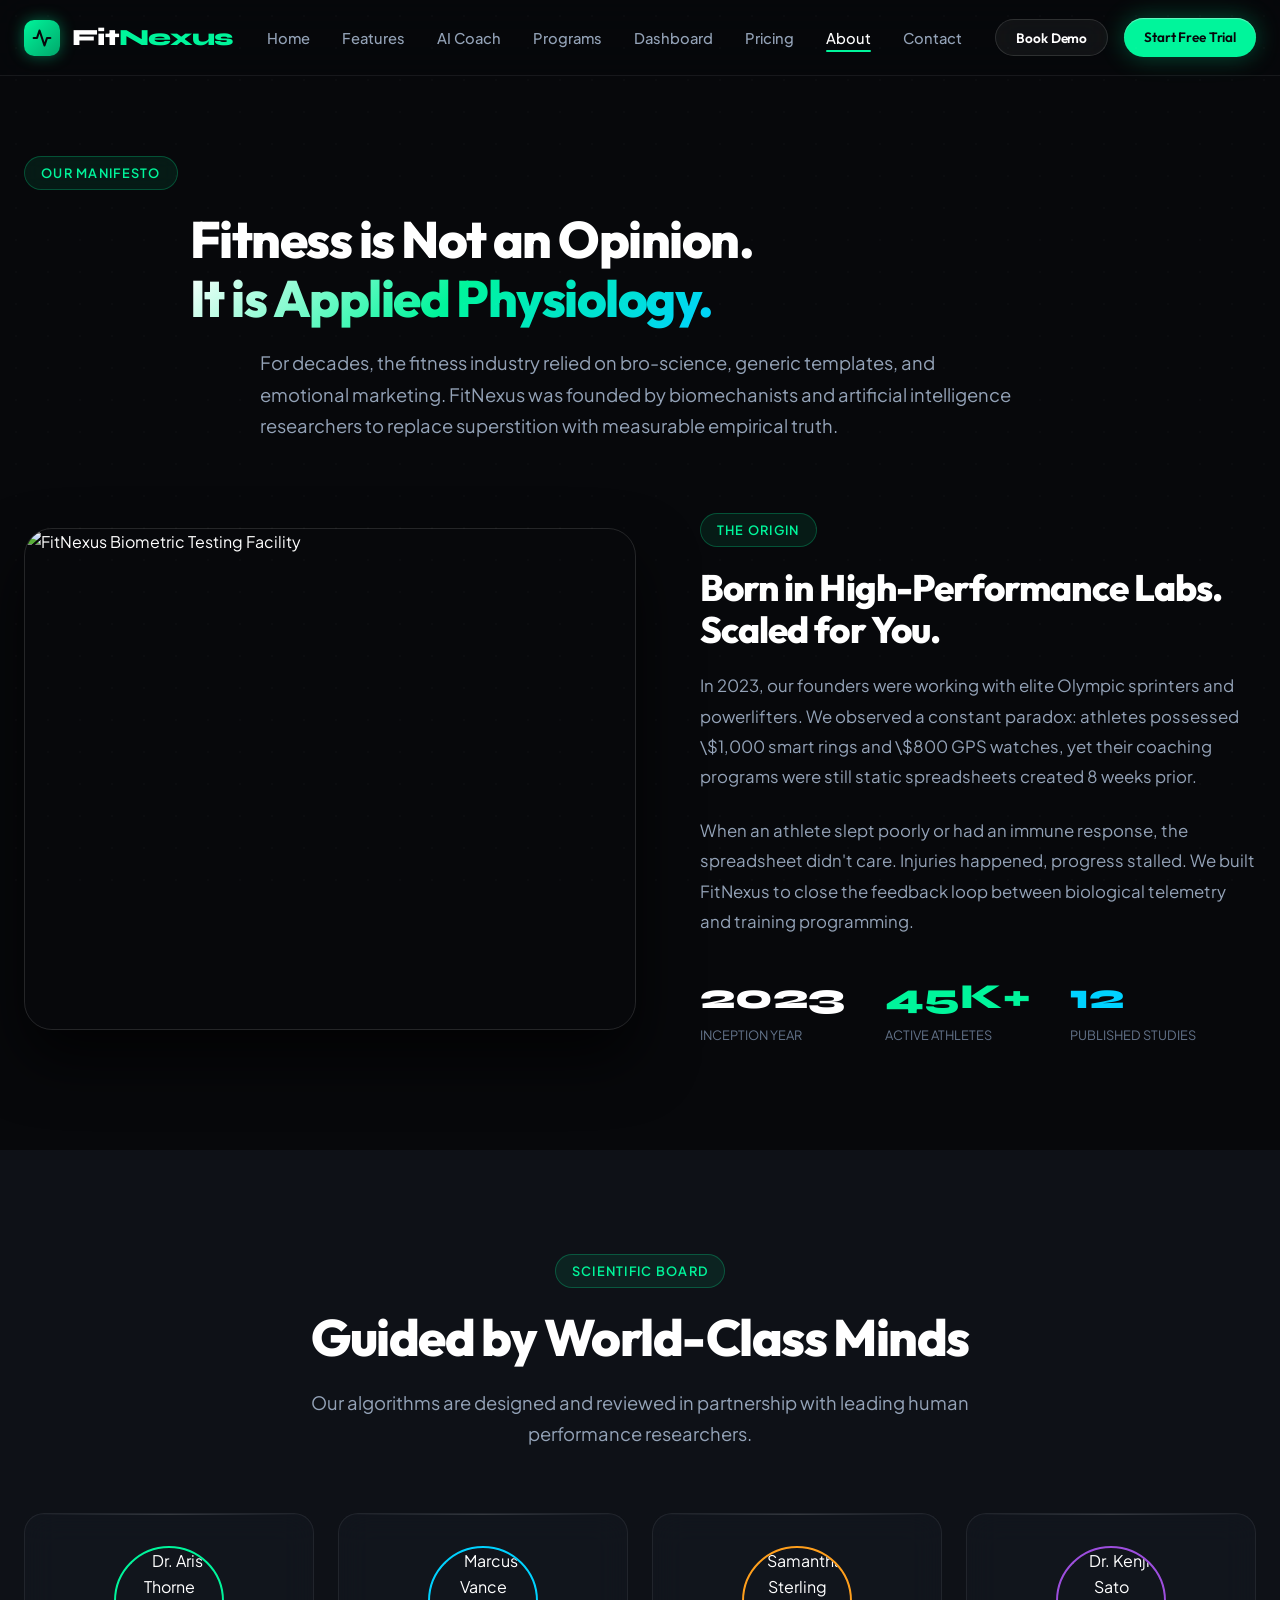
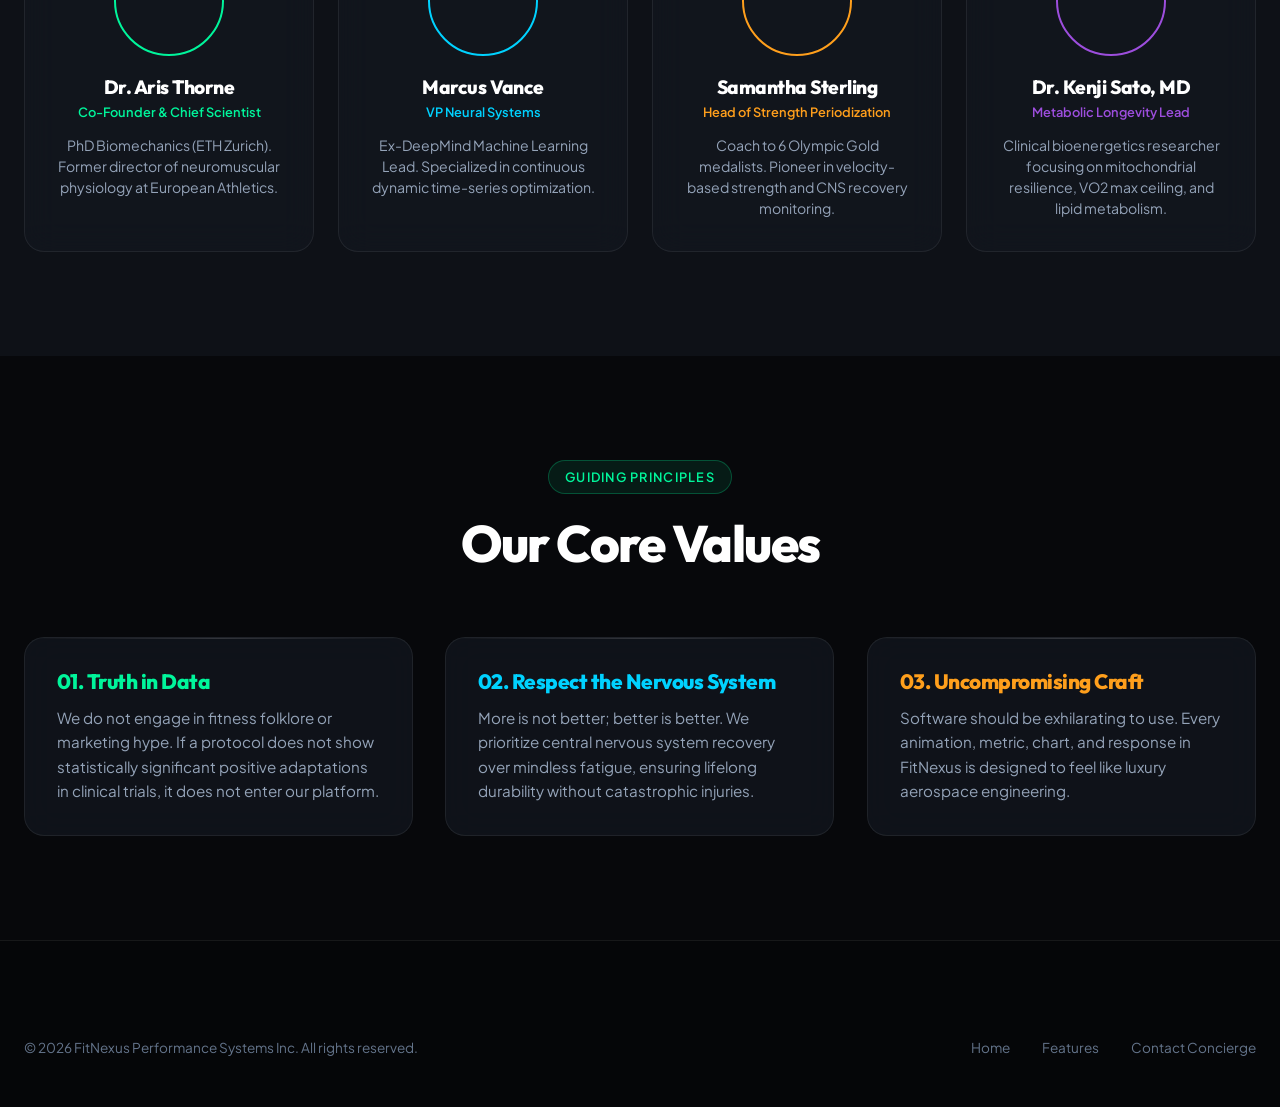
==== commit 62fee6f0: "Update FitNexus branding and website content" ====
--- a/about.html
+++ b/about.html
@@ -3,8 +3,8 @@
 <head>
   <meta charset="UTF-8">
   <meta name="viewport" content="width=device-width, initial-scale=1.0">
-  <title>About Us & Manifesto — KINETIQ AI Fitness Platform</title>
-  <meta name="description" content="Discover why KINETIQ was founded: to end guesswork fitness and empower human longevity through autonomous biometric sports science.">
+  <title>About Us & Manifesto — FitNexus Fitness Platform</title>
+  <meta name="description" content="Discover why FitNexus was founded: to end guesswork fitness and empower human longevity through autonomous biometric sports science.">
   <link rel="stylesheet" href="css/main.css">
   <link rel="stylesheet" href="css/components.css">
   <link rel="stylesheet" href="css/pages.css">
@@ -20,7 +20,7 @@
             <polyline points="22 12 18 12 15 21 9 3 6 12 2 12"></polyline>
           </svg>
         </div>
-        <span>KINETIQ<span class="highlight">.AI</span></span>
+        <span>Fit<span class="highlight">Nexus</span></span>
       </a>
 
       <nav>
@@ -55,7 +55,7 @@
     <div class="mobile-drawer-header">
       <div class="brand-logo">
         <div class="brand-icon"><svg viewBox="0 0 24 24" fill="none" stroke="currentColor" stroke-width="2.5"><polyline points="22 12 18 12 15 21 9 3 6 12 2 12"></polyline></svg></div>
-        <span>KINETIQ<span class="highlight">.AI</span></span>
+        <span>Fit<span class="highlight">Nexus</span></span>
       </div>
       <button class="mobile-drawer-close modal-close">&times;</button>
     </div>
@@ -80,7 +80,7 @@
         <span class="gradient-text-accent">It is Applied Physiology.</span>
       </h1>
       <p class="section-subtitle" style="max-width: 760px; margin: 0 auto;">
-        For decades, the fitness industry relied on bro-science, generic templates, and emotional marketing. KINETIQ was founded by biomechanists and artificial intelligence researchers to replace superstition with measurable empirical truth.
+        For decades, the fitness industry relied on bro-science, generic templates, and emotional marketing. FitNexus was founded by biomechanists and artificial intelligence researchers to replace superstition with measurable empirical truth.
       </p>
     </div>
   </section>
@@ -90,7 +90,7 @@
     <div class="container">
       <div style="display: grid; grid-template-columns: 1.1fr 1fr; gap: 4rem; align-items: center;" class="reveal-on-scroll">
         <div style="border-radius: var(--radius-xl); overflow: hidden; border: 1px solid var(--border-medium); box-shadow: 0 30px 60px rgba(0,0,0,0.7);">
-          <img src="https://images.unsplash.com/photo-1534438327276-14e5300c3a48?auto=format&fit=crop&w=1200&q=80" alt="Kinetiq Biometric Testing Facility" style="width: 100%; height: 500px; object-fit: cover;">
+          <img src="https://images.unsplash.com/photo-1534438327276-14e5300c3a48?auto=format&fit=crop&w=1200&q=80" alt="FitNexus Biometric Testing Facility" style="width: 100%; height: 500px; object-fit: cover;">
         </div>
 
         <div>
@@ -100,7 +100,7 @@
             In 2023, our founders were working with elite Olympic sprinters and powerlifters. We observed a constant paradox: athletes possessed \$1,000 smart rings and \$800 GPS watches, yet their coaching programs were still static spreadsheets created 8 weeks prior.
           </p>
           <p style="color: var(--text-secondary); line-height: 1.8; margin-bottom: 2rem;">
-            When an athlete slept poorly or had an immune response, the spreadsheet didn't care. Injuries happened, progress stalled. We built KINETIQ to close the feedback loop between biological telemetry and training programming.
+            When an athlete slept poorly or had an immune response, the spreadsheet didn't care. Injuries happened, progress stalled. We built FitNexus to close the feedback loop between biological telemetry and training programming.
           </p>
           <div style="display: flex; gap: 2.5rem;">
             <div>
@@ -192,7 +192,7 @@
         <div class="card-glass reveal-on-scroll stagger-3">
           <h3 style="font-size: 1.3rem; font-weight: 800; color: var(--accent-amber); margin-bottom: 0.75rem;">03. Uncompromising Craft</h3>
           <p style="color: var(--text-secondary); font-size: 0.95rem; line-height: 1.6;">
-            Software should be exhilarating to use. Every animation, metric, chart, and response in KINETIQ is designed to feel like luxury aerospace engineering.
+            Software should be exhilarating to use. Every animation, metric, chart, and response in FitNexus is designed to feel like luxury aerospace engineering.
           </p>
         </div>
       </div>
@@ -203,7 +203,7 @@
   <footer class="footer">
     <div class="container">
       <div class="footer-bottom" style="border-top: none; padding-top: 0;">
-        <div>&copy; 2026 KINETIQ Performance Systems Inc. All rights reserved.</div>
+        <div>&copy; 2026 FitNexus Performance Systems Inc. All rights reserved.</div>
         <div style="display: flex; gap: 2rem;">
           <a href="index.html">Home</a>
           <a href="features.html">Features</a>
--- a/css/main.css
+++ b/css/main.css
@@ -1,5 +1,5 @@
 /* ==========================================================================
-   KINETIQ AI - Design System & Core Styles
+   FitNexus - Design System & Core Styles
    Ultra-Luxury Dark-First Fitness SaaS Platform
    ========================================================================== */
 
--- a/css/components.css
+++ b/css/components.css
@@ -1,5 +1,5 @@
 /* ==========================================================================
-   KINETIQ AI - Component System
+   FitNexus - Component System
    Re-usable high-end UI components, widgets, modals, and micro-interactions
    ========================================================================== */
 
--- a/css/pages.css
+++ b/css/pages.css
@@ -1,5 +1,5 @@
 /* ==========================================================================
-   KINETIQ AI - Page-Specific Layouts & Complex Interactive Views
+   FitNexus - Page-Specific Layouts & Complex Interactive Views
    Hero, AI Coach Chat, SaaS Dashboard, Feature Matrix, Contact Form
    ========================================================================== */
 
